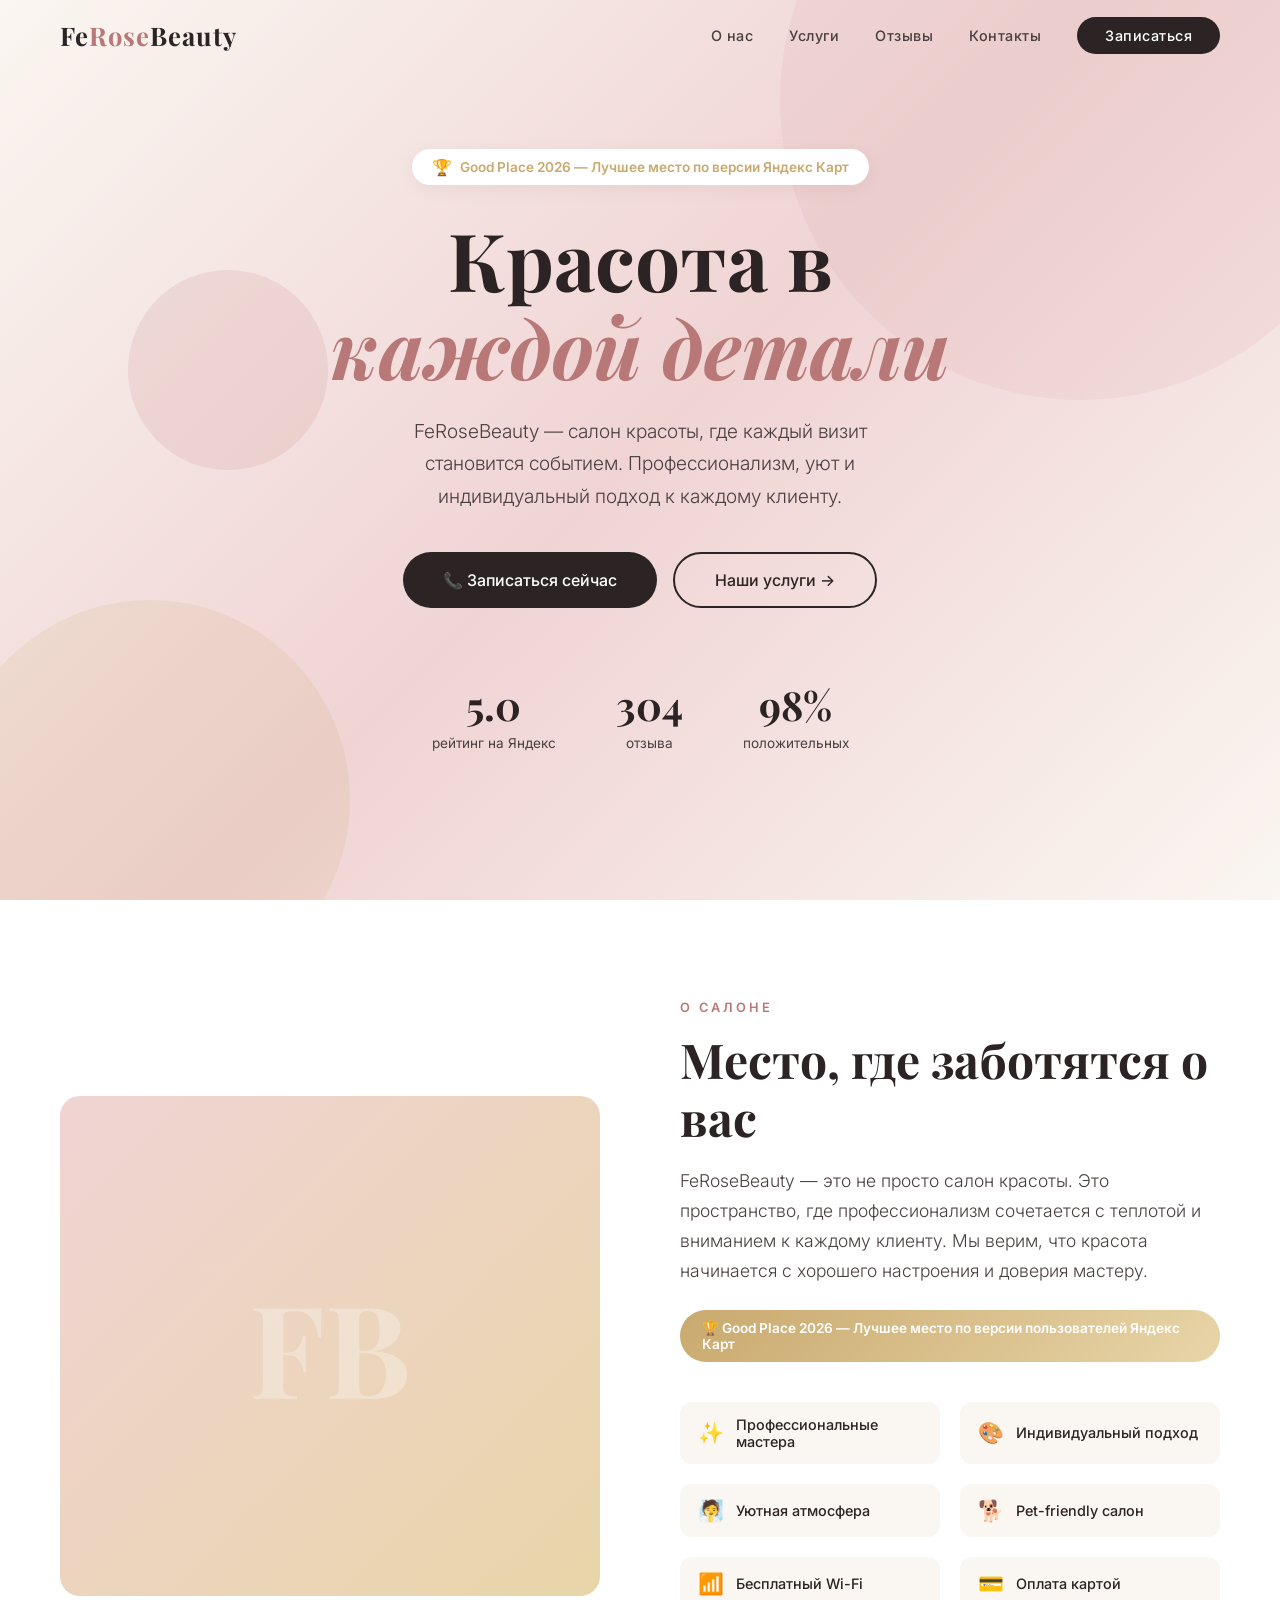
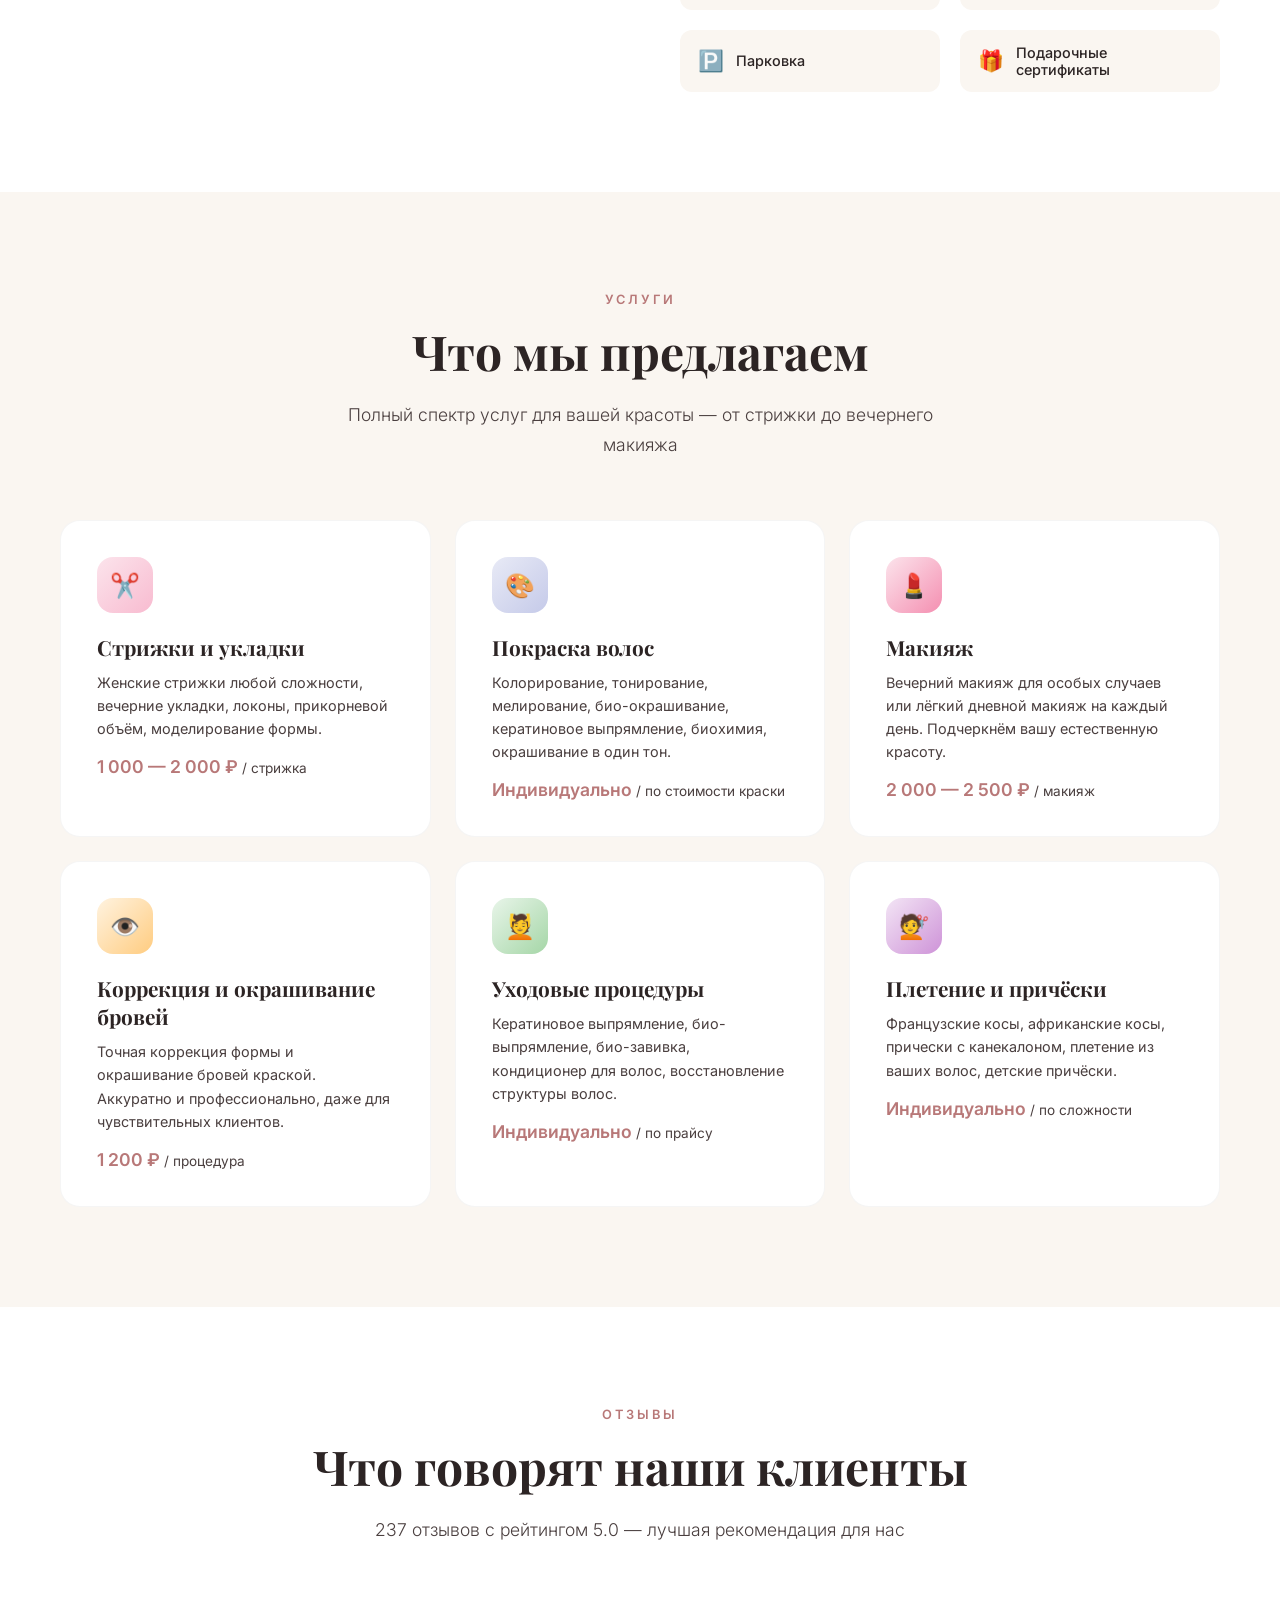
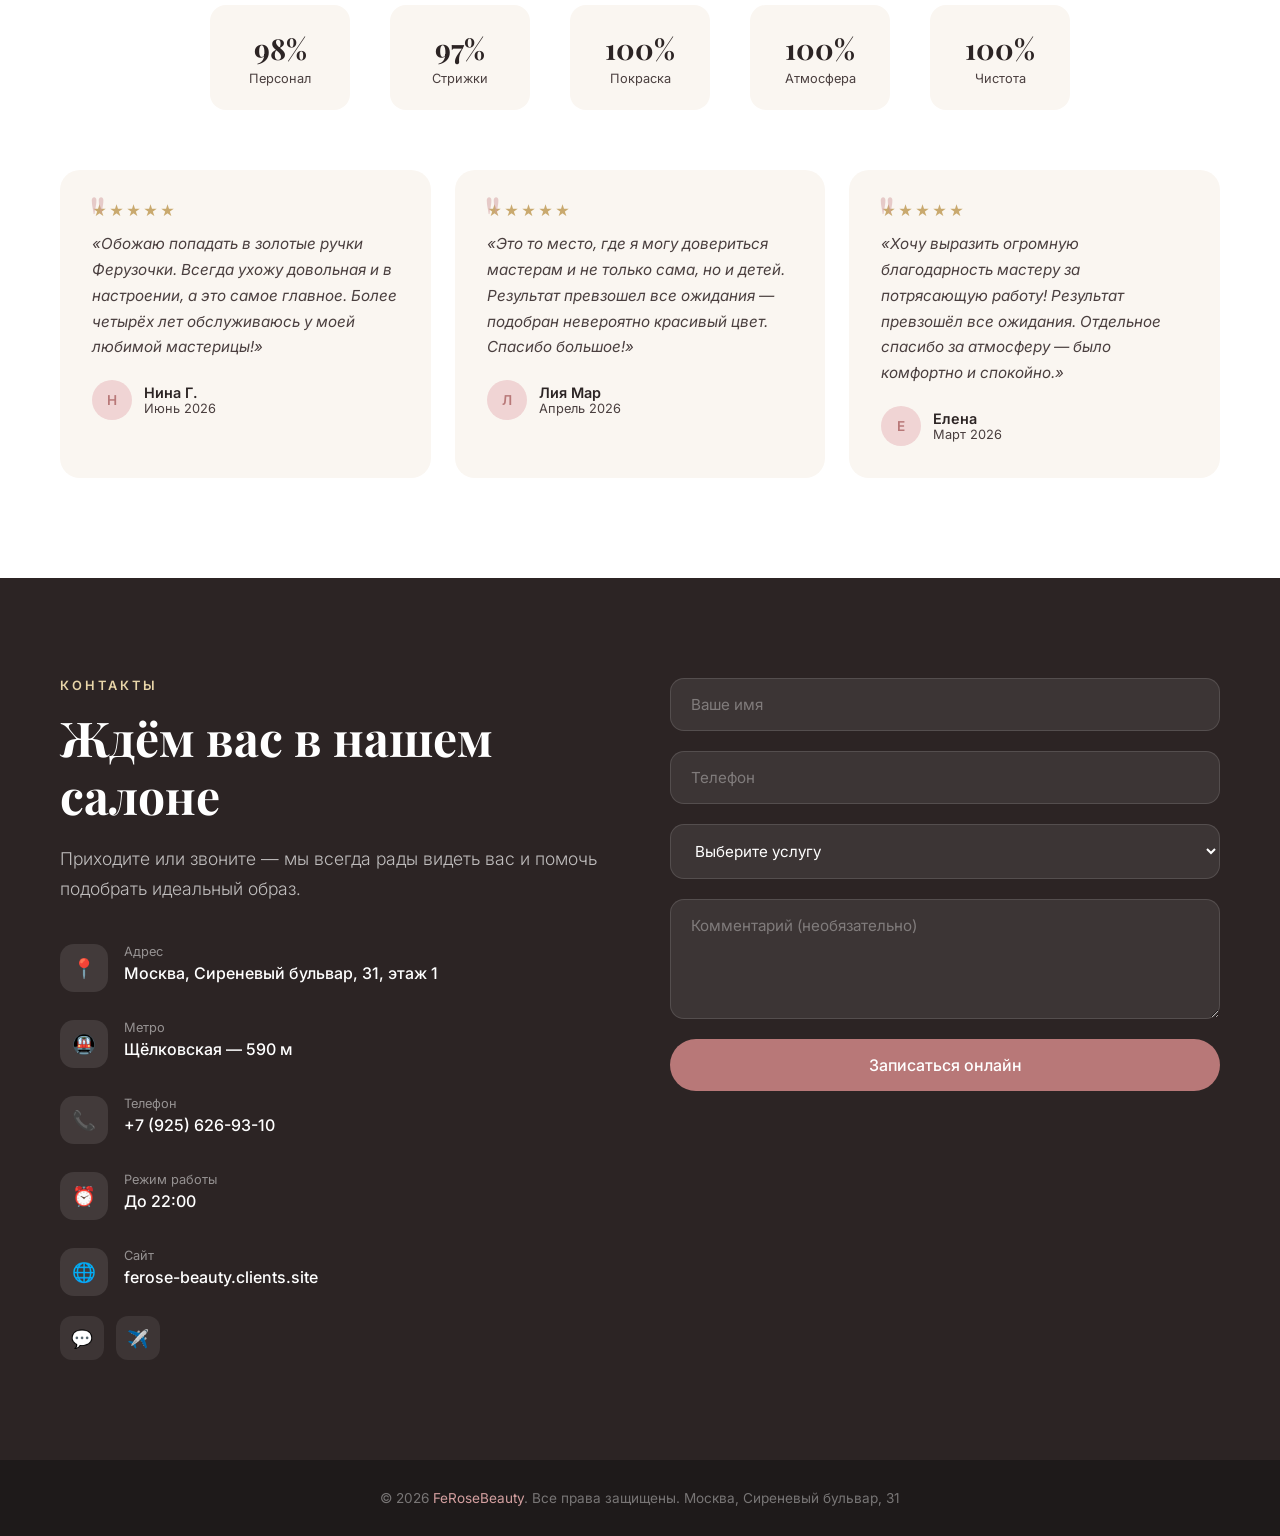
==== index.html @ b537602b "Создание сайта салона красоты FeRoseBeauty" ====
<!DOCTYPE html>
<html lang="ru">
<head>
    <meta charset="UTF-8">
    <meta name="viewport" content="width=device-width, initial-scale=1.0">
    <title>FeRoseBeauty — Салон красоты в Москве</title>
    <meta name="description" content="FeRoseBeauty — салон красоты в Москве на Сиреневом бульваре, 31. Стрижки, покраска, макияж, коррекция бровей. Рейтинг 5.0. Запись онлайн.">
    <meta name="keywords" content="салон красоты Москва, стрижка волос, покраска волос, макияж, коррекция бровей, FeRoseBeauty, Щёлковская">
    <link rel="preconnect" href="https://fonts.googleapis.com">
    <link rel="preconnect" href="https://fonts.gstatic.com" crossorigin>
    <link href="https://fonts.googleapis.com/css2?family=Playfair+Display:ital,wght@0,400;0,600;0,700;1,400&family=Inter:wght@300;400;500;600&display=swap" rel="stylesheet">
    <style>
        * {
            margin: 0;
            padding: 0;
            box-sizing: border-box;
        }

        :root {
            --rose: #d4a0a0;
            --rose-light: #f0d4d4;
            --rose-dark: #b87878;
            --gold: #c9a96e;
            --gold-light: #e8d5a8;
            --cream: #faf6f1;
            --dark: #2c2424;
            --dark-soft: #4a3f3f;
            --white: #ffffff;
        }

        html {
            scroll-behavior: smooth;
        }

        body {
            font-family: 'Inter', sans-serif;
            color: var(--dark);
            background-color: var(--cream);
            overflow-x: hidden;
        }

        /* ===== NAVBAR ===== */
        .navbar {
            position: fixed;
            top: 0;
            left: 0;
            right: 0;
            z-index: 1000;
            padding: 18px 60px;
            display: flex;
            justify-content: space-between;
            align-items: center;
            transition: all 0.4s ease;
            background: transparent;
        }

        .navbar.scrolled {
            background: rgba(250, 246, 241, 0.95);
            backdrop-filter: blur(20px);
            box-shadow: 0 2px 40px rgba(0,0,0,0.06);
            padding: 12px 60px;
        }

        .nav-logo {
            font-family: 'Playfair Display', serif;
            font-size: 1.6rem;
            font-weight: 700;
            color: var(--dark);
            text-decoration: none;
            letter-spacing: 1px;
        }

        .nav-logo span {
            color: var(--rose-dark);
        }

        .nav-links {
            display: flex;
            gap: 36px;
            list-style: none;
        }

        .nav-links a {
            text-decoration: none;
            color: var(--dark-soft);
            font-size: 0.9rem;
            font-weight: 500;
            letter-spacing: 0.5px;
            transition: color 0.3s;
            position: relative;
        }

        .nav-links a::after {
            content: '';
            position: absolute;
            bottom: -4px;
            left: 0;
            width: 0;
            height: 2px;
            background: var(--rose-dark);
            transition: width 0.3s;
        }

        .nav-links a:hover {
            color: var(--rose-dark);
        }

        .nav-links a:hover::after {
            width: 100%;
        }

        .nav-cta {
            background: var(--dark);
            color: var(--white) !important;
            padding: 10px 28px;
            border-radius: 50px;
            font-weight: 500;
            transition: all 0.3s;
        }

        .nav-cta::after {
            display: none !important;
        }

        .nav-cta:hover {
            background: var(--rose-dark) !important;
            color: var(--white) !important;
            transform: translateY(-1px);
        }

        /* ===== HERO ===== */
        .hero {
            min-height: 100vh;
            display: flex;
            align-items: center;
            justify-content: center;
            position: relative;
            background: linear-gradient(135deg, var(--cream) 0%, var(--rose-light) 50%, var(--cream) 100%);
            overflow: hidden;
        }

        .hero-bg-circle {
            position: absolute;
            border-radius: 50%;
            opacity: 0.15;
        }

        .hero-bg-circle.c1 {
            width: 600px;
            height: 600px;
            background: var(--rose);
            top: -200px;
            right: -100px;
            animation: float 8s ease-in-out infinite;
        }

        .hero-bg-circle.c2 {
            width: 400px;
            height: 400px;
            background: var(--gold);
            bottom: -100px;
            left: -50px;
            animation: float 10s ease-in-out infinite reverse;
        }

        .hero-bg-circle.c3 {
            width: 200px;
            height: 200px;
            background: var(--rose-dark);
            top: 30%;
            left: 10%;
            animation: float 6s ease-in-out infinite;
        }

        @keyframes float {
            0%, 100% { transform: translateY(0) rotate(0deg); }
            50% { transform: translateY(-30px) rotate(5deg); }
        }

        .hero-content {
            text-align: center;
            z-index: 2;
            padding: 0 20px;
            animation: fadeInUp 1s ease;
        }

        @keyframes fadeInUp {
            from { opacity: 0; transform: translateY(40px); }
            to { opacity: 1; transform: translateY(0); }
        }

        .hero-badge {
            display: inline-flex;
            align-items: center;
            gap: 8px;
            background: var(--white);
            padding: 8px 20px;
            border-radius: 50px;
            font-size: 0.85rem;
            color: var(--gold);
            font-weight: 600;
            margin-bottom: 30px;
            box-shadow: 0 4px 20px rgba(0,0,0,0.05);
        }

        .hero-badge .star {
            color: var(--gold);
            font-size: 1rem;
        }

        .hero h1 {
            font-family: 'Playfair Display', serif;
            font-size: 5rem;
            font-weight: 700;
            line-height: 1.1;
            margin-bottom: 24px;
            color: var(--dark);
        }

        .hero h1 .accent {
            color: var(--rose-dark);
            font-style: italic;
        }

        .hero-subtitle {
            font-size: 1.2rem;
            color: var(--dark-soft);
            font-weight: 300;
            max-width: 550px;
            margin: 0 auto 40px;
            line-height: 1.7;
        }

        .hero-buttons {
            display: flex;
            gap: 16px;
            justify-content: center;
            flex-wrap: wrap;
        }

        .btn-primary {
            background: var(--dark);
            color: var(--white);
            padding: 16px 40px;
            border-radius: 50px;
            text-decoration: none;
            font-size: 1rem;
            font-weight: 500;
            transition: all 0.3s;
            display: inline-flex;
            align-items: center;
            gap: 8px;
        }

        .btn-primary:hover {
            background: var(--rose-dark);
            transform: translateY(-2px);
            box-shadow: 0 10px 30px rgba(184, 120, 120, 0.3);
        }

        .btn-secondary {
            background: transparent;
            color: var(--dark);
            padding: 16px 40px;
            border-radius: 50px;
            text-decoration: none;
            font-size: 1rem;
            font-weight: 500;
            border: 2px solid var(--dark);
            transition: all 0.3s;
            display: inline-flex;
            align-items: center;
            gap: 8px;
        }

        .btn-secondary:hover {
            background: var(--dark);
            color: var(--white);
            transform: translateY(-2px);
        }

        .hero-stats {
            display: flex;
            justify-content: center;
            gap: 60px;
            margin-top: 70px;
            flex-wrap: wrap;
        }

        .stat-item {
            text-align: center;
        }

        .stat-number {
            font-family: 'Playfair Display', serif;
            font-size: 2.5rem;
            font-weight: 700;
            color: var(--dark);
        }

        .stat-label {
            font-size: 0.85rem;
            color: var(--dark-soft);
            margin-top: 4px;
            font-weight: 400;
        }

        /* ===== SECTION STYLES ===== */
        section {
            padding: 100px 60px;
        }

        .section-label {
            font-size: 0.8rem;
            text-transform: uppercase;
            letter-spacing: 3px;
            color: var(--rose-dark);
            font-weight: 600;
            margin-bottom: 16px;
        }

        .section-title {
            font-family: 'Playfair Display', serif;
            font-size: 3rem;
            font-weight: 700;
            margin-bottom: 20px;
            line-height: 1.2;
        }

        .section-desc {
            font-size: 1.1rem;
            color: var(--dark-soft);
            max-width: 600px;
            line-height: 1.7;
            font-weight: 300;
        }

        /* ===== ABOUT ===== */
        .about {
            background: var(--white);
        }

        .about-grid {
            display: grid;
            grid-template-columns: 1fr 1fr;
            gap: 80px;
            align-items: center;
            max-width: 1200px;
            margin: 0 auto;
        }

        .about-image {
            position: relative;
            border-radius: 20px;
            overflow: hidden;
            height: 500px;
            background: linear-gradient(135deg, var(--rose-light), var(--gold-light));
            display: flex;
            align-items: center;
            justify-content: center;
        }

        .about-image-text {
            font-family: 'Playfair Display', serif;
            font-size: 8rem;
            font-weight: 700;
            color: var(--white);
            opacity: 0.3;
        }

        .about-features {
            display: grid;
            grid-template-columns: 1fr 1fr;
            gap: 20px;
            margin-top: 40px;
        }

        .about-feature {
            display: flex;
            align-items: center;
            gap: 12px;
            padding: 14px 18px;
            background: var(--cream);
            border-radius: 12px;
            font-size: 0.9rem;
            font-weight: 500;
        }

        .about-feature .icon {
            font-size: 1.3rem;
        }

        .award-badge {
            display: inline-flex;
            align-items: center;
            gap: 8px;
            background: linear-gradient(135deg, var(--gold), var(--gold-light));
            color: var(--white);
            padding: 10px 22px;
            border-radius: 50px;
            font-size: 0.85rem;
            font-weight: 600;
            margin-top: 24px;
        }

        /* ===== SERVICES ===== */
        .services {
            background: var(--cream);
        }

        .services-header {
            text-align: center;
            max-width: 1200px;
            margin: 0 auto 60px;
        }

        .services-header .section-desc {
            margin: 0 auto;
        }

        .services-grid {
            display: grid;
            grid-template-columns: repeat(auto-fit, minmax(320px, 1fr));
            gap: 24px;
            max-width: 1200px;
            margin: 0 auto;
        }

        .service-card {
            background: var(--white);
            border-radius: 20px;
            padding: 36px;
            transition: all 0.4s ease;
            border: 1px solid rgba(0,0,0,0.04);
        }

        .service-card:hover {
            transform: translateY(-8px);
            box-shadow: 0 20px 60px rgba(0,0,0,0.08);
        }

        .service-icon {
            width: 56px;
            height: 56px;
            border-radius: 16px;
            display: flex;
            align-items: center;
            justify-content: center;
            font-size: 1.5rem;
            margin-bottom: 20px;
        }

        .service-icon.hair { background: linear-gradient(135deg, #fce4ec, #f8bbd0); }
        .service-icon.color { background: linear-gradient(135deg, #e8eaf6, #c5cae9); }
        .service-icon.makeup { background: linear-gradient(135deg, #fce4ec, #f48fb1); }
        .service-icon.brows { background: linear-gradient(135deg, #fff3e0, #ffcc80); }
        .service-icon.care { background: linear-gradient(135deg, #e8f5e9, #a5d6a7); }
        .service-icon.braids { background: linear-gradient(135deg, #f3e5f5, #ce93d8); }

        .service-card h3 {
            font-family: 'Playfair Display', serif;
            font-size: 1.3rem;
            margin-bottom: 10px;
        }

        .service-card p {
            color: var(--dark-soft);
            font-size: 0.9rem;
            line-height: 1.6;
            margin-bottom: 16px;
        }

        .service-price {
            font-size: 1.1rem;
            font-weight: 600;
            color: var(--rose-dark);
        }

        .service-price span {
            font-size: 0.85rem;
            color: var(--dark-soft);
            font-weight: 400;
        }

        /* ===== REVIEWS ===== */
        .reviews {
            background: var(--white);
        }

        .reviews-header {
            text-align: center;
            max-width: 1200px;
            margin: 0 auto 60px;
        }

        .reviews-header .section-desc {
            margin: 0 auto;
        }

        .reviews-stats {
            display: flex;
            justify-content: center;
            gap: 40px;
            margin-bottom: 60px;
            flex-wrap: wrap;
        }

        .review-stat {
            text-align: center;
            padding: 24px 32px;
            background: var(--cream);
            border-radius: 16px;
            min-width: 140px;
        }

        .review-stat-value {
            font-family: 'Playfair Display', serif;
            font-size: 1.8rem;
            font-weight: 700;
            color: var(--dark);
        }

        .review-stat-label {
            font-size: 0.8rem;
            color: var(--dark-soft);
            margin-top: 4px;
        }

        .reviews-grid {
            display: grid;
            grid-template-columns: repeat(auto-fit, minmax(350px, 1fr));
            gap: 24px;
            max-width: 1200px;
            margin: 0 auto;
        }

        .review-card {
            background: var(--cream);
            border-radius: 20px;
            padding: 32px;
            position: relative;
        }

        .review-card::before {
            content: '"';
            font-family: 'Playfair Display', serif;
            font-size: 4rem;
            color: var(--rose);
            opacity: 0.5;
            position: absolute;
            top: 16px;
            left: 28px;
            line-height: 1;
        }

        .review-stars {
            color: var(--gold);
            font-size: 0.9rem;
            margin-bottom: 12px;
            letter-spacing: 2px;
        }

        .review-text {
            font-size: 0.95rem;
            line-height: 1.7;
            color: var(--dark-soft);
            margin-bottom: 20px;
            font-style: italic;
        }

        .review-author {
            display: flex;
            align-items: center;
            gap: 12px;
        }

        .review-avatar {
            width: 40px;
            height: 40px;
            border-radius: 50%;
            background: var(--rose-light);
            display: flex;
            align-items: center;
            justify-content: center;
            font-weight: 600;
            font-size: 0.85rem;
            color: var(--rose-dark);
        }

        .review-name {
            font-weight: 600;
            font-size: 0.9rem;
        }

        .review-date {
            font-size: 0.8rem;
            color: var(--dark-soft);
        }

        /* ===== CONTACT ===== */
        .contact {
            background: var(--dark);
            color: var(--white);
        }

        .contact .section-label {
            color: var(--gold-light);
        }

        .contact .section-title {
            color: var(--white);
        }

        .contact .section-desc {
            color: rgba(255,255,255,0.7);
        }

        .contact-grid {
            display: grid;
            grid-template-columns: 1fr 1fr;
            gap: 60px;
            max-width: 1200px;
            margin: 0 auto;
        }

        .contact-info {
            display: flex;
            flex-direction: column;
            gap: 28px;
        }

        .contact-item {
            display: flex;
            align-items: flex-start;
            gap: 16px;
        }

        .contact-item-icon {
            width: 48px;
            height: 48px;
            border-radius: 14px;
            background: rgba(255,255,255,0.1);
            display: flex;
            align-items: center;
            justify-content: center;
            font-size: 1.2rem;
            flex-shrink: 0;
        }

        .contact-item-label {
            font-size: 0.8rem;
            color: rgba(255,255,255,0.5);
            margin-bottom: 4px;
        }

        .contact-item-value {
            font-size: 1rem;
            font-weight: 500;
        }

        .contact-item-value a {
            color: var(--white);
            text-decoration: none;
            transition: color 0.3s;
        }

        .contact-item-value a:hover {
            color: var(--rose-light);
        }

        .contact-form {
            display: flex;
            flex-direction: column;
            gap: 20px;
        }

        .form-input {
            background: rgba(255,255,255,0.08);
            border: 1px solid rgba(255,255,255,0.12);
            border-radius: 14px;
            padding: 16px 20px;
            color: var(--white);
            font-size: 0.95rem;
            font-family: 'Inter', sans-serif;
            transition: border-color 0.3s;
            outline: none;
        }

        .form-input::placeholder {
            color: rgba(255,255,255,0.35);
        }

        .form-input:focus {
            border-color: var(--rose);
        }

        textarea.form-input {
            resize: vertical;
            min-height: 120px;
        }

        .form-btn {
            background: var(--rose-dark);
            color: var(--white);
            padding: 16px 40px;
            border-radius: 50px;
            border: none;
            font-size: 1rem;
            font-weight: 500;
            cursor: pointer;
            transition: all 0.3s;
            font-family: 'Inter', sans-serif;
        }

        .form-btn:hover {
            background: var(--rose);
            transform: translateY(-2px);
            box-shadow: 0 10px 30px rgba(212, 160, 160, 0.3);
        }

        .social-links {
            display: flex;
            gap: 12px;
            margin-top: 20px;
        }

        .social-link {
            width: 44px;
            height: 44px;
            border-radius: 12px;
            background: rgba(255,255,255,0.08);
            display: flex;
            align-items: center;
            justify-content: center;
            text-decoration: none;
            font-size: 1.1rem;
            transition: all 0.3s;
        }

        .social-link:hover {
            background: var(--rose-dark);
            transform: translateY(-2px);
        }

        /* ===== FOOTER ===== */
        .footer {
            background: #1e1a1a;
            padding: 30px 60px;
            text-align: center;
            color: rgba(255,255,255,0.4);
            font-size: 0.85rem;
        }

        .footer a {
            color: var(--rose);
            text-decoration: none;
        }

        /* ===== RESPONSIVE ===== */
        @media (max-width: 900px) {
            .navbar {
                padding: 14px 24px;
            }

            .nav-links {
                display: none;
            }

            .hero h1 {
                font-size: 3rem;
            }

            .about-grid,
            .contact-grid {
                grid-template-columns: 1fr;
                gap: 40px;
            }

            .about-image {
                height: 300px;
            }

            section {
                padding: 60px 24px;
            }

            .section-title {
                font-size: 2.2rem;
            }

            .hero-stats {
                gap: 30px;
            }

            .reviews-grid {
                grid-template-columns: 1fr;
            }
        }

        /* ===== ANIMATIONS ON SCROLL ===== */
        .reveal {
            opacity: 0;
            transform: translateY(30px);
            transition: all 0.8s ease;
        }

        .reveal.visible {
            opacity: 1;
            transform: translateY(0);
        }
    </style>
</head>
<body>

    <!-- NAVBAR -->
    <nav class="navbar" id="navbar">
        <a href="#" class="nav-logo">Fe<span>Rose</span>Beauty</a>
        <ul class="nav-links">
            <li><a href="#about">О нас</a></li>
            <li><a href="#services">Услуги</a></li>
            <li><a href="#reviews">Отзывы</a></li>
            <li><a href="#contact">Контакты</a></li>
            <li><a href="tel:+79256269310" class="nav-cta">Записаться</a></li>
        </ul>
    </nav>

    <!-- HERO -->
    <section class="hero">
        <div class="hero-bg-circle c1"></div>
        <div class="hero-bg-circle c2"></div>
        <div class="hero-bg-circle c3"></div>
        <div class="hero-content">
            <div class="hero-badge">
                <span class="star">🏆</span>
                Good Place 2026 — Лучшее место по версии Яндекс Карт
            </div>
            <h1>Красота в<br><span class="accent">каждой детали</span></h1>
            <p class="hero-subtitle">FeRoseBeauty — салон красоты, где каждый визит становится событием. Профессионализм, уют и индивидуальный подход к каждому клиенту.</p>
            <div class="hero-buttons">
                <a href="tel:+79256269310" class="btn-primary">📞 Записаться сейчас</a>
                <a href="#services" class="btn-secondary">Наши услуги →</a>
            </div>
            <div class="hero-stats">
                <div class="stat-item">
                    <div class="stat-number">5.0</div>
                    <div class="stat-label">рейтинг на Яндекс</div>
                </div>
                <div class="stat-item">
                    <div class="stat-number">304</div>
                    <div class="stat-label">отзыва</div>
                </div>
                <div class="stat-item">
                    <div class="stat-number">98%</div>
                    <div class="stat-label">положительных</div>
                </div>
            </div>
        </div>
    </section>

    <!-- ABOUT -->
    <section class="about" id="about">
        <div class="about-grid">
            <div class="about-image reveal">
                <div class="about-image-text">FB</div>
            </div>
            <div class="reveal">
                <div class="section-label">О салоне</div>
                <h2 class="section-title">Место, где заботятся о вас</h2>
                <p class="section-desc">FeRoseBeauty — это не просто салон красоты. Это пространство, где профессионализм сочетается с теплотой и вниманием к каждому клиенту. Мы верим, что красота начинается с хорошего настроения и доверия мастеру.</p>
                <div class="award-badge">
                    🏆 Good Place 2026 — Лучшее место по версии пользователей Яндекс Карт
                </div>
                <div class="about-features">
                    <div class="about-feature"><span class="icon">✨</span> Профессиональные мастера</div>
                    <div class="about-feature"><span class="icon">🎨</span> Индивидуальный подход</div>
                    <div class="about-feature"><span class="icon">🧖</span> Уютная атмосфера</div>
                    <div class="about-feature"><span class="icon">🐕</span> Pet-friendly салон</div>
                    <div class="about-feature"><span class="icon">📶</span> Бесплатный Wi-Fi</div>
                    <div class="about-feature"><span class="icon">💳</span> Оплата картой</div>
                    <div class="about-feature"><span class="icon">🅿️</span> Парковка</div>
                    <div class="about-feature"><span class="icon">🎁</span> Подарочные сертификаты</div>
                </div>
            </div>
        </div>
    </section>

    <!-- SERVICES -->
    <section class="services" id="services">
        <div class="services-header">
            <div class="section-label">Услуги</div>
            <h2 class="section-title">Что мы предлагаем</h2>
            <p class="section-desc">Полный спектр услуг для вашей красоты — от стрижки до вечернего макияжа</p>
        </div>
        <div class="services-grid">
            <div class="service-card reveal">
                <div class="service-icon hair">✂️</div>
                <h3>Стрижки и укладки</h3>
                <p>Женские стрижки любой сложности, вечерние укладки, локоны, прикорневой объём, моделирование формы.</p>
                <div class="service-price">1 000 — 2 000 ₽ <span>/ стрижка</span></div>
            </div>
            <div class="service-card reveal">
                <div class="service-icon color">🎨</div>
                <h3>Покраска волос</h3>
                <p>Колорирование, тонирование, мелирование, био-окрашивание, кератиновое выпрямление, биохимия, окрашивание в один тон.</p>
                <div class="service-price">Индивидуально <span>/ по стоимости краски</span></div>
            </div>
            <div class="service-card reveal">
                <div class="service-icon makeup">💄</div>
                <h3>Макияж</h3>
                <p>Вечерний макияж для особых случаев или лёгкий дневной макияж на каждый день. Подчеркнём вашу естественную красоту.</p>
                <div class="service-price">2 000 — 2 500 ₽ <span>/ макияж</span></div>
            </div>
            <div class="service-card reveal">
                <div class="service-icon brows">👁️</div>
                <h3>Коррекция и окрашивание бровей</h3>
                <p>Точная коррекция формы и окрашивание бровей краской. Аккуратно и профессионально, даже для чувствительных клиентов.</p>
                <div class="service-price">1 200 ₽ <span>/ процедура</span></div>
            </div>
            <div class="service-card reveal">
                <div class="service-icon care">💆</div>
                <h3>Уходовые процедуры</h3>
                <p>Кератиновое выпрямление, био-выпрямление, био-завивка, кондиционер для волос, восстановление структуры волос.</p>
                <div class="service-price">Индивидуально <span>/ по прайсу</span></div>
            </div>
            <div class="service-card reveal">
                <div class="service-icon braids">💇</div>
                <h3>Плетение и причёски</h3>
                <p>Французские косы, африканские косы, прически с канекалоном, плетение из ваших волос, детские причёски.</p>
                <div class="service-price">Индивидуально <span>/ по сложности</span></div>
            </div>
        </div>
    </section>

    <!-- REVIEWS -->
    <section class="reviews" id="reviews">
        <div class="reviews-header">
            <div class="section-label">Отзывы</div>
            <h2 class="section-title">Что говорят наши клиенты</h2>
            <p class="section-desc">237 отзывов с рейтингом 5.0 — лучшая рекомендация для нас</p>
        </div>
        <div class="reviews-stats">
            <div class="review-stat">
                <div class="review-stat-value">98%</div>
                <div class="review-stat-label">Персонал</div>
            </div>
            <div class="review-stat">
                <div class="review-stat-value">97%</div>
                <div class="review-stat-label">Стрижки</div>
            </div>
            <div class="review-stat">
                <div class="review-stat-value">100%</div>
                <div class="review-stat-label">Покраска</div>
            </div>
            <div class="review-stat">
                <div class="review-stat-value">100%</div>
                <div class="review-stat-label">Атмосфера</div>
            </div>
            <div class="review-stat">
                <div class="review-stat-value">100%</div>
                <div class="review-stat-label">Чистота</div>
            </div>
        </div>
        <div class="reviews-grid">
            <div class="review-card reveal">
                <div class="review-stars">★★★★★</div>
                <p class="review-text">«Обожаю попадать в золотые ручки Ферузочки. Всегда ухожу довольная и в настроении, а это самое главное. Более четырёх лет обслуживаюсь у моей любимой мастерицы!»</p>
                <div class="review-author">
                    <div class="review-avatar">Н</div>
                    <div>
                        <div class="review-name">Нина Г.</div>
                        <div class="review-date">Июнь 2026</div>
                    </div>
                </div>
            </div>
            <div class="review-card reveal">
                <div class="review-stars">★★★★★</div>
                <p class="review-text">«Это то место, где я могу довериться мастерам и не только сама, но и детей. Результат превзошел все ожидания — подобран невероятно красивый цвет. Спасибо большое!»</p>
                <div class="review-author">
                    <div class="review-avatar">Л</div>
                    <div>
                        <div class="review-name">Лия Мар</div>
                        <div class="review-date">Апрель 2026</div>
                    </div>
                </div>
            </div>
            <div class="review-card reveal">
                <div class="review-stars">★★★★★</div>
                <p class="review-text">«Хочу выразить огромную благодарность мастеру за потрясающую работу! Результат превзошёл все ожидания. Отдельное спасибо за атмосферу — было комфортно и спокойно.»</p>
                <div class="review-author">
                    <div class="review-avatar">Е</div>
                    <div>
                        <div class="review-name">Елена</div>
                        <div class="review-date">Март 2026</div>
                    </div>
                </div>
            </div>
        </div>
    </section>

    <!-- CONTACT -->
    <section class="contact" id="contact">
        <div class="contact-grid">
            <div class="reveal">
                <div class="section-label">Контакты</div>
                <h2 class="section-title">Ждём вас в нашем салоне</h2>
                <p class="section-desc">Приходите или звоните — мы всегда рады видеть вас и помочь подобрать идеальный образ.</p>
                <div class="contact-info" style="margin-top: 40px;">
                    <div class="contact-item">
                        <div class="contact-item-icon">📍</div>
                        <div>
                            <div class="contact-item-label">Адрес</div>
                            <div class="contact-item-value">Москва, Сиреневый бульвар, 31, этаж 1</div>
                        </div>
                    </div>
                    <div class="contact-item">
                        <div class="contact-item-icon">🚇</div>
                        <div>
                            <div class="contact-item-label">Метро</div>
                            <div class="contact-item-value">Щёлковская — 590 м</div>
                        </div>
                    </div>
                    <div class="contact-item">
                        <div class="contact-item-icon">📞</div>
                        <div>
                            <div class="contact-item-label">Телефон</div>
                            <div class="contact-item-value"><a href="tel:+79256269310">+7 (925) 626-93-10</a></div>
                        </div>
                    </div>
                    <div class="contact-item">
                        <div class="contact-item-icon">⏰</div>
                        <div>
                            <div class="contact-item-label">Режим работы</div>
                            <div class="contact-item-value">До 22:00</div>
                        </div>
                    </div>
                    <div class="contact-item">
                        <div class="contact-item-icon">🌐</div>
                        <div>
                            <div class="contact-item-label">Сайт</div>
                            <div class="contact-item-value"><a href="https://ferose-beauty.clients.site/" target="_blank">ferose-beauty.clients.site</a></div>
                        </div>
                    </div>
                </div>
                <div class="social-links">
                    <a href="https://wa.me/+79256269310" target="_blank" class="social-link">💬</a>
                    <a href="https://t.me/+79256269310" target="_blank" class="social-link">✈️</a>
                </div>
            </div>
            <div class="reveal">
                <form class="contact-form" onsubmit="alert('Спасибо! Мы свяжемся с вами в ближайшее время.'); return false;">
                    <input type="text" class="form-input" placeholder="Ваше имя" required>
                    <input type="tel" class="form-input" placeholder="Телефон" required>
                    <select class="form-input">
                        <option value="" disabled selected>Выберите услугу</option>
                        <option>Стрижка</option>
                        <option>Покраска</option>
                        <option>Макияж</option>
                        <option>Коррекция бровей</option>
                        <option>Плетение</option>
                        <option>Уходовые процедуры</option>
                        <option>Другое</option>
                    </select>
                    <textarea class="form-input" placeholder="Комментарий (необязательно)"></textarea>
                    <button type="submit" class="form-btn">Записаться онлайн</button>
                </form>
            </div>
        </div>
    </section>

    <!-- FOOTER -->
    <footer class="footer">
        <p>© 2026 <a href="#">FeRoseBeauty</a>. Все права защищены. Москва, Сиреневый бульвар, 31</p>
    </footer>

    <script>
        // Navbar scroll effect
        window.addEventListener('scroll', () => {
            const navbar = document.getElementById('navbar');
            if (window.scrollY > 50) {
                navbar.classList.add('scrolled');
            } else {
                navbar.classList.remove('scrolled');
            }
        });

        // Reveal on scroll
        const revealElements = document.querySelectorAll('.reveal');
        const observer = new IntersectionObserver((entries) => {
            entries.forEach(entry => {
                if (entry.isIntersecting) {
                    entry.target.classList.add('visible');
                }
            });
        }, { threshold: 0.1 });

        revealElements.forEach(el => observer.observe(el));
    </script>
</body>
</html>
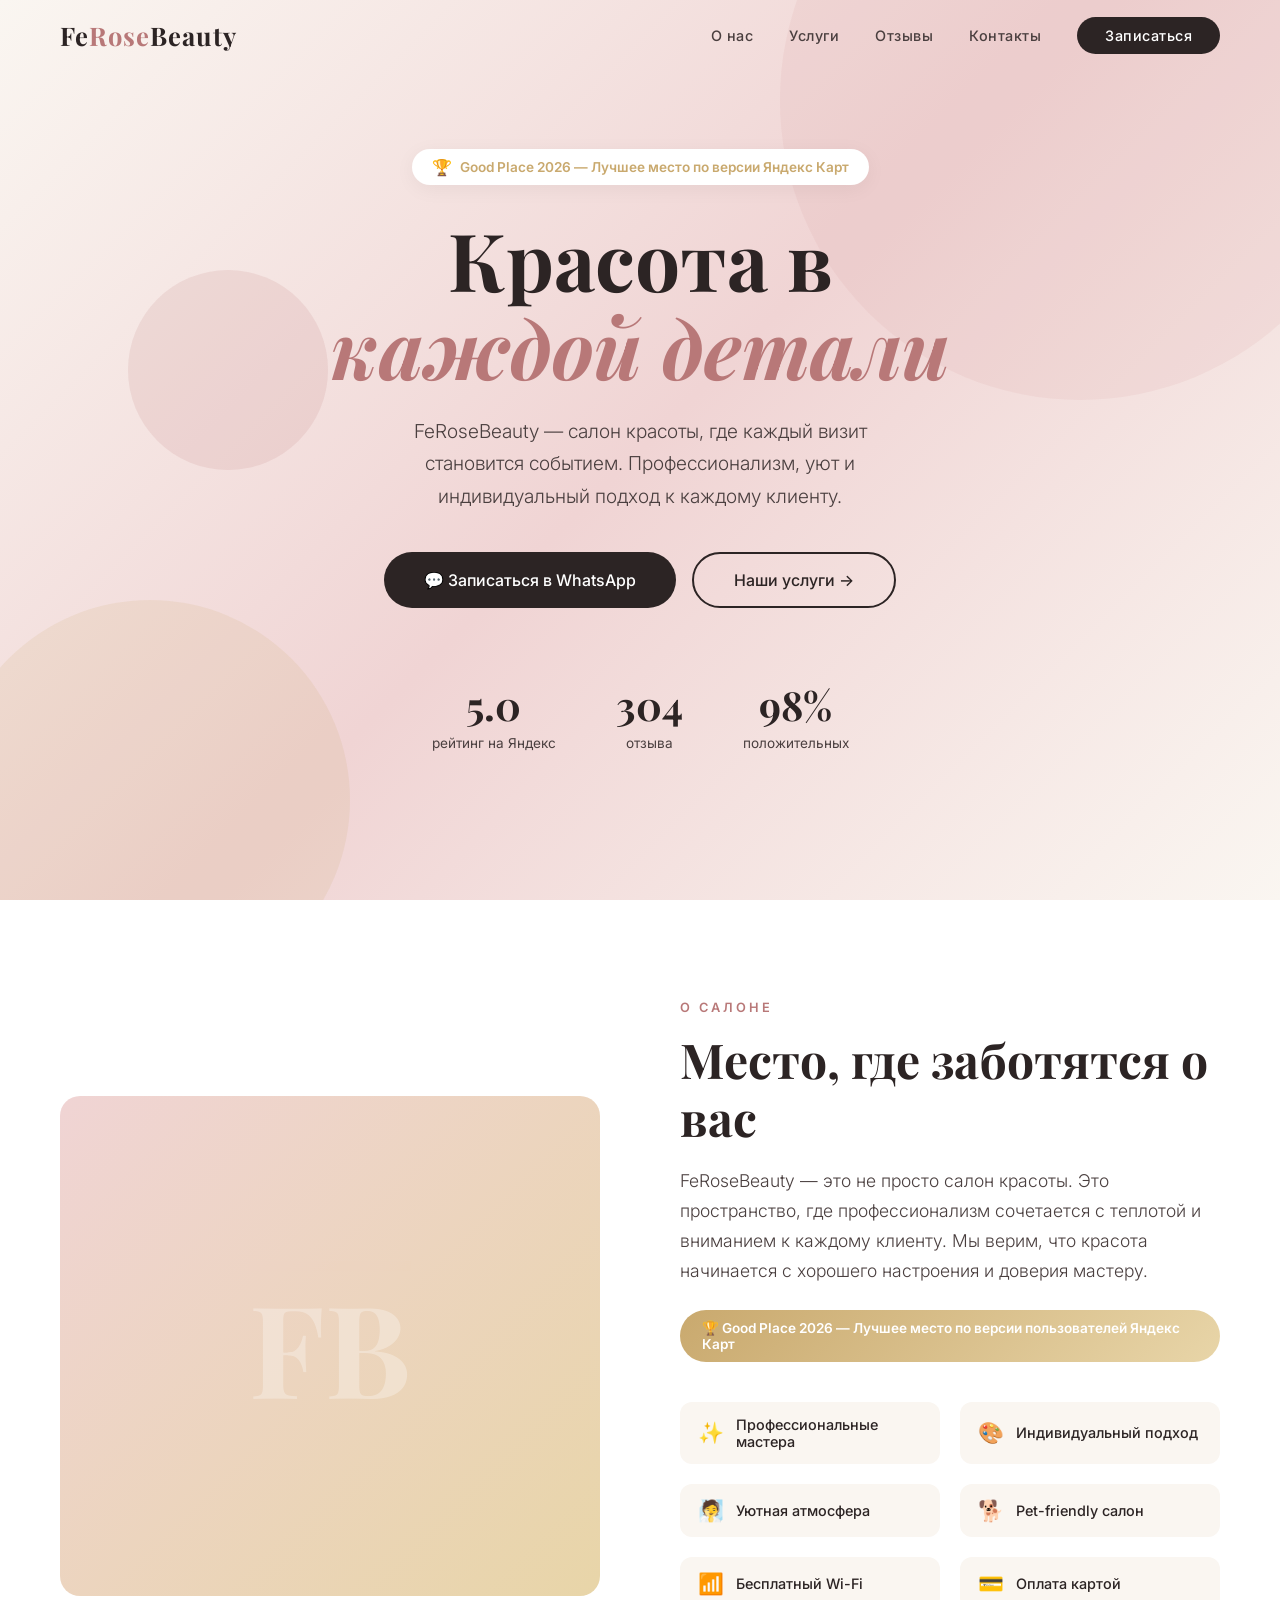
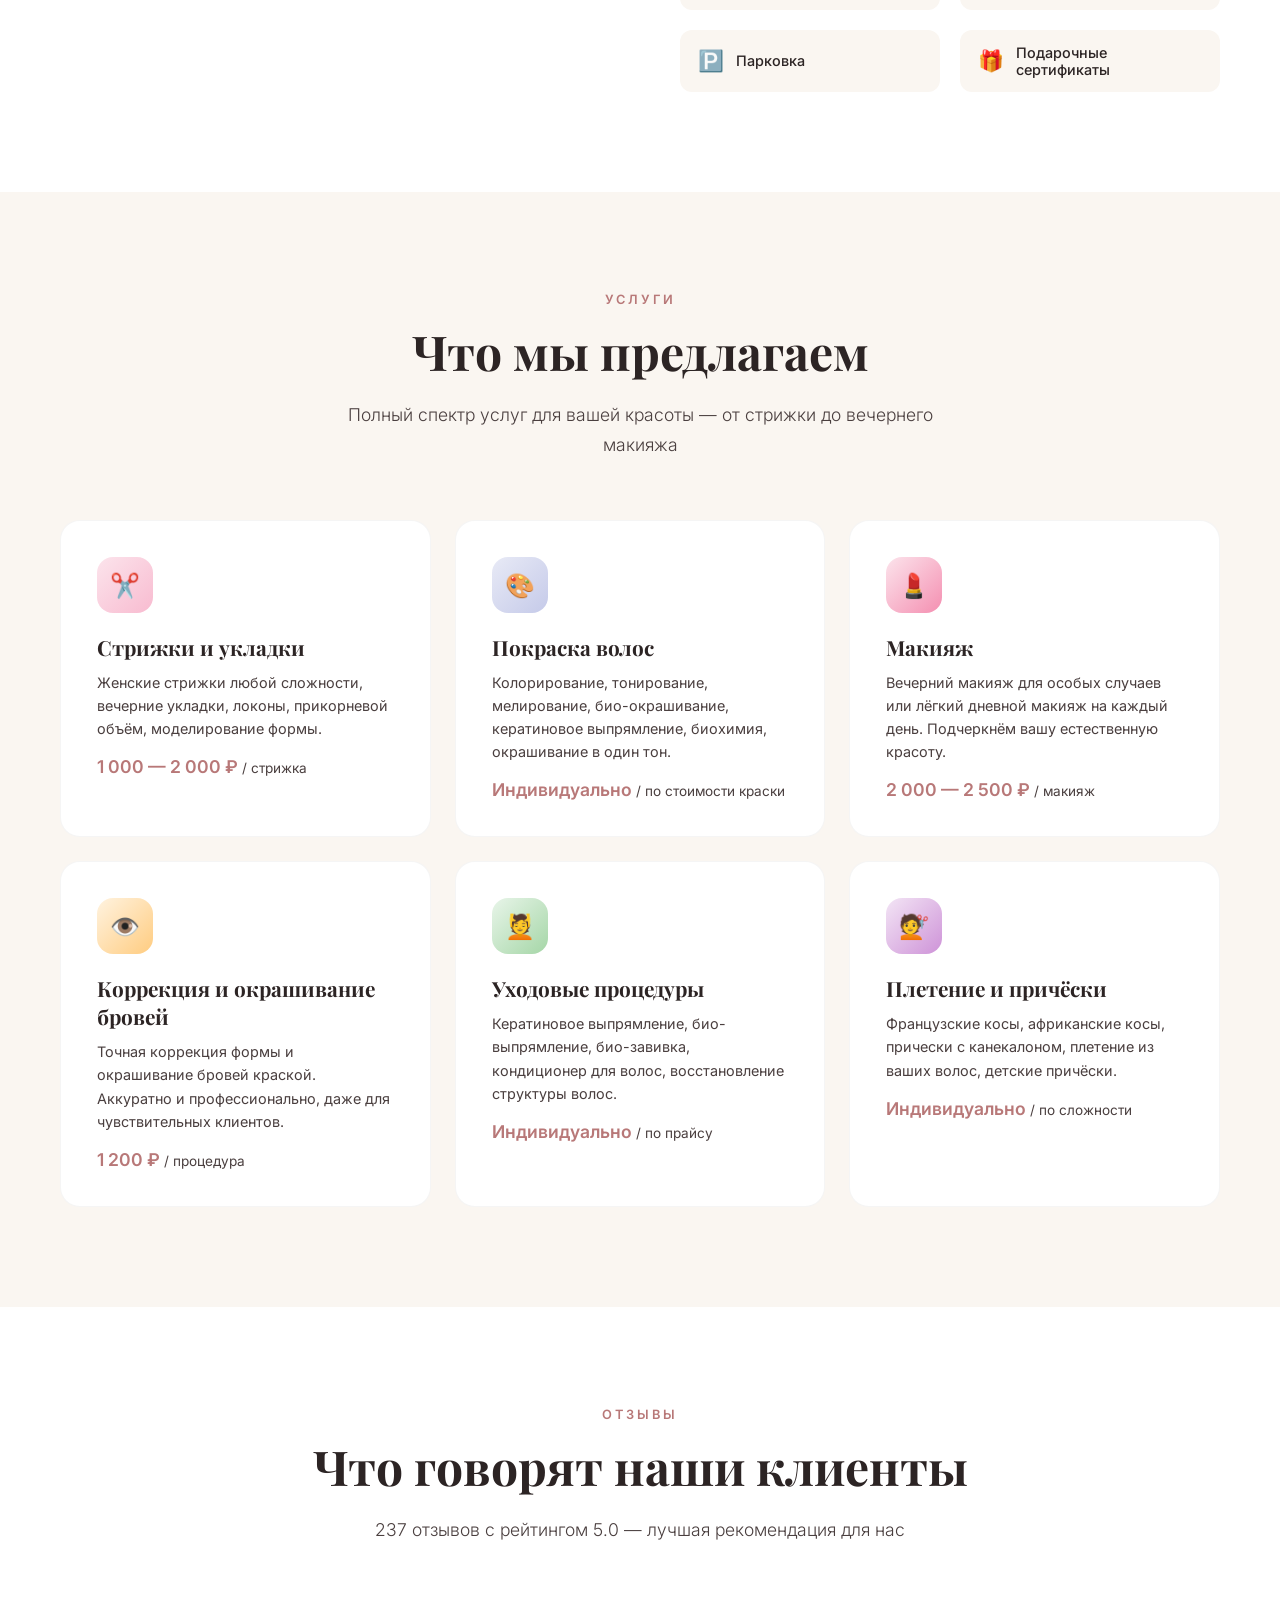
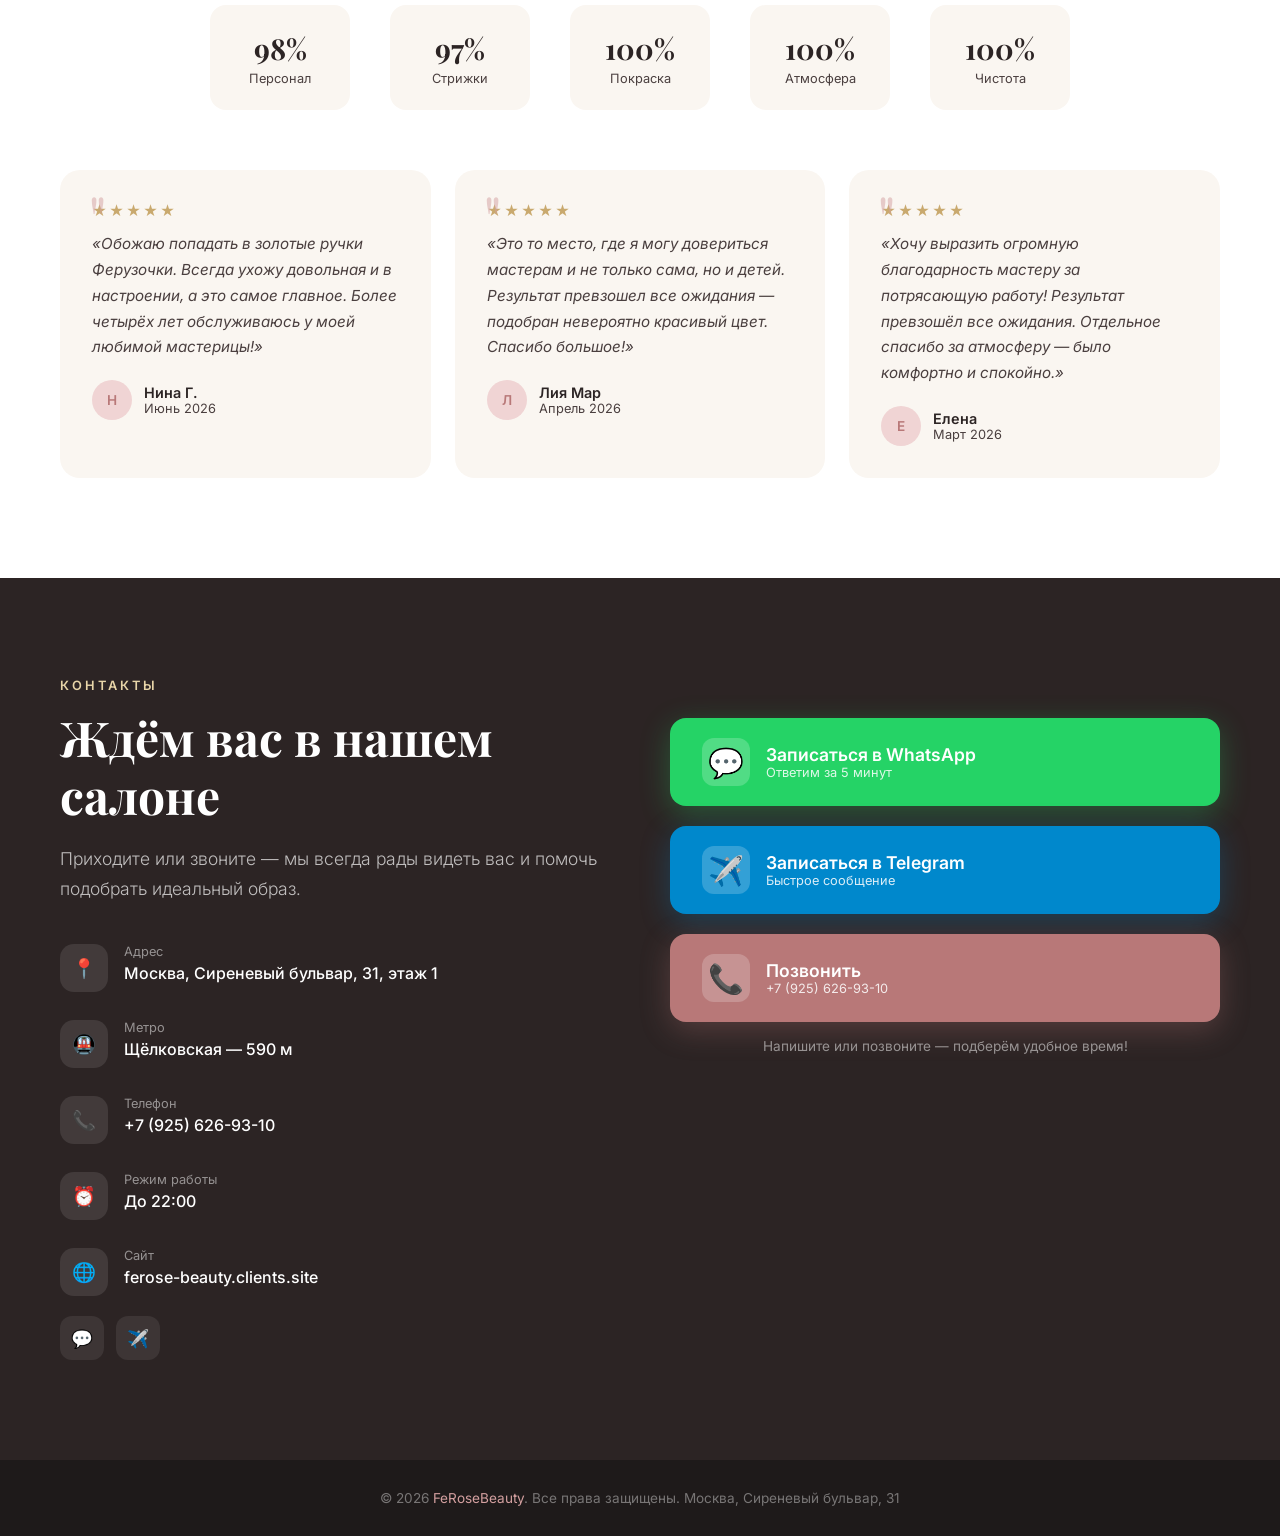
==== commit c6491f30: "Добавлены кнопки WhatsApp/Telegram для записи" ====
--- a/index.html
+++ b/index.html
@@ -623,6 +623,77 @@
             margin: 0 auto;
         }
 
+        .booking-buttons {
+            display: flex;
+            flex-direction: column;
+            gap: 20px;
+            margin-top: 40px;
+        }
+
+        .booking-btn {
+            display: flex;
+            align-items: center;
+            gap: 16px;
+            padding: 20px 32px;
+            border-radius: 16px;
+            text-decoration: none;
+            font-size: 1.1rem;
+            font-weight: 600;
+            transition: all 0.3s;
+            color: var(--white);
+        }
+
+        .booking-btn:hover {
+            transform: translateY(-3px);
+        }
+
+        .booking-btn.whatsapp {
+            background: #25D366;
+            box-shadow: 0 8px 30px rgba(37, 211, 102, 0.3);
+        }
+
+        .booking-btn.whatsapp:hover {
+            box-shadow: 0 12px 40px rgba(37, 211, 102, 0.4);
+        }
+
+        .booking-btn.telegram {
+            background: #0088cc;
+            box-shadow: 0 8px 30px rgba(0, 136, 204, 0.3);
+        }
+
+        .booking-btn.telegram:hover {
+            box-shadow: 0 12px 40px rgba(0, 136, 204, 0.4);
+        }
+
+        .booking-btn-icon {
+            font-size: 1.8rem;
+            width: 48px;
+            height: 48px;
+            background: rgba(255,255,255,0.2);
+            border-radius: 12px;
+            display: flex;
+            align-items: center;
+            justify-content: center;
+        }
+
+        .booking-btn-text {
+            display: flex;
+            flex-direction: column;
+        }
+
+        .booking-btn-sub {
+            font-size: 0.8rem;
+            font-weight: 400;
+            opacity: 0.85;
+        }
+
+        .booking-note {
+            font-size: 0.85rem;
+            color: rgba(255,255,255,0.5);
+            margin-top: 16px;
+            text-align: center;
+        }
+
         .contact-info {
             display: flex;
             flex-direction: column;
@@ -837,7 +908,7 @@
             <h1>Красота в<br><span class="accent">каждой детали</span></h1>
             <p class="hero-subtitle">FeRoseBeauty — салон красоты, где каждый визит становится событием. Профессионализм, уют и индивидуальный подход к каждому клиенту.</p>
             <div class="hero-buttons">
-                <a href="tel:+79256269310" class="btn-primary">📞 Записаться сейчас</a>
+                <a href="https://wa.me/79256269310?text=%D0%97%D0%B4%D1%80%D0%B0%D0%B2%D1%81%D1%82%D0%B2%D1%83%D0%B9%D1%82%D0%B5!%20%D0%9F%D0%BE%D0%B6%D0%B0%D0%BB%D1%83%D0%B9%D1%81%D1%82%D0%B0%2C%20%D1%85%D0%BE%D1%87%D1%83%20%D0%B7%D0%B0%D0%BF%D0%B8%D1%81%D0%B0%D1%82%D1%8C%D1%81%D1%8F%20%D0%BD%D0%B0%20%D1%83%D1%81%D0%BB%D1%83%D0%B3%D1%83." target="_blank" class="btn-primary">💬 Записаться в WhatsApp</a>
                 <a href="#services" class="btn-secondary">Наши услуги →</a>
             </div>
             <div class="hero-stats">
@@ -1047,22 +1118,30 @@
                 </div>
             </div>
             <div class="reveal">
-                <form class="contact-form" onsubmit="alert('Спасибо! Мы свяжемся с вами в ближайшее время.'); return false;">
-                    <input type="text" class="form-input" placeholder="Ваше имя" required>
-                    <input type="tel" class="form-input" placeholder="Телефон" required>
-                    <select class="form-input">
-                        <option value="" disabled selected>Выберите услугу</option>
-                        <option>Стрижка</option>
-                        <option>Покраска</option>
-                        <option>Макияж</option>
-                        <option>Коррекция бровей</option>
-                        <option>Плетение</option>
-                        <option>Уходовые процедуры</option>
-                        <option>Другое</option>
-                    </select>
-                    <textarea class="form-input" placeholder="Комментарий (необязательно)"></textarea>
-                    <button type="submit" class="form-btn">Записаться онлайн</button>
-                </form>
+                <div class="booking-buttons">
+                    <a href="https://wa.me/79256269310?text=%D0%97%D0%B4%D1%80%D0%B0%D0%B2%D1%81%D1%82%D0%B2%D1%83%D0%B9%D1%82%D0%B5!%20%D0%9F%D0%BE%D0%B6%D0%B0%D0%BB%D1%83%D0%B9%D1%81%D1%82%D0%B0%2C%20%D1%85%D0%BE%D1%87%D1%83%20%D0%B7%D0%B0%D0%BF%D0%B8%D1%81%D0%B0%D1%82%D1%8C%D1%81%D1%8F%20%D0%BD%D0%B0%20%D1%83%D1%81%D0%BB%D1%83%D0%B3%D1%83." target="_blank" class="booking-btn whatsapp">
+                        <div class="booking-btn-icon">💬</div>
+                        <div class="booking-btn-text">
+                            Записаться в WhatsApp
+                            <span class="booking-btn-sub">Ответим за 5 минут</span>
+                        </div>
+                    </a>
+                    <a href="https://t.me/79256269310" target="_blank" class="booking-btn telegram">
+                        <div class="booking-btn-icon">✈️</div>
+                        <div class="booking-btn-text">
+                            Записаться в Telegram
+                            <span class="booking-btn-sub">Быстрое сообщение</span>
+                        </div>
+                    </a>
+                    <a href="tel:+79256269310" class="booking-btn" style="background: var(--rose-dark); box-shadow: 0 8px 30px rgba(184, 120, 120, 0.3);">
+                        <div class="booking-btn-icon">📞</div>
+                        <div class="booking-btn-text">
+                            Позвонить
+                            <span class="booking-btn-sub">+7 (925) 626-93-10</span>
+                        </div>
+                    </a>
+                </div>
+                <p class="booking-note">Напишите или позвоните — подберём удобное время!</p>
             </div>
         </div>
     </section>
